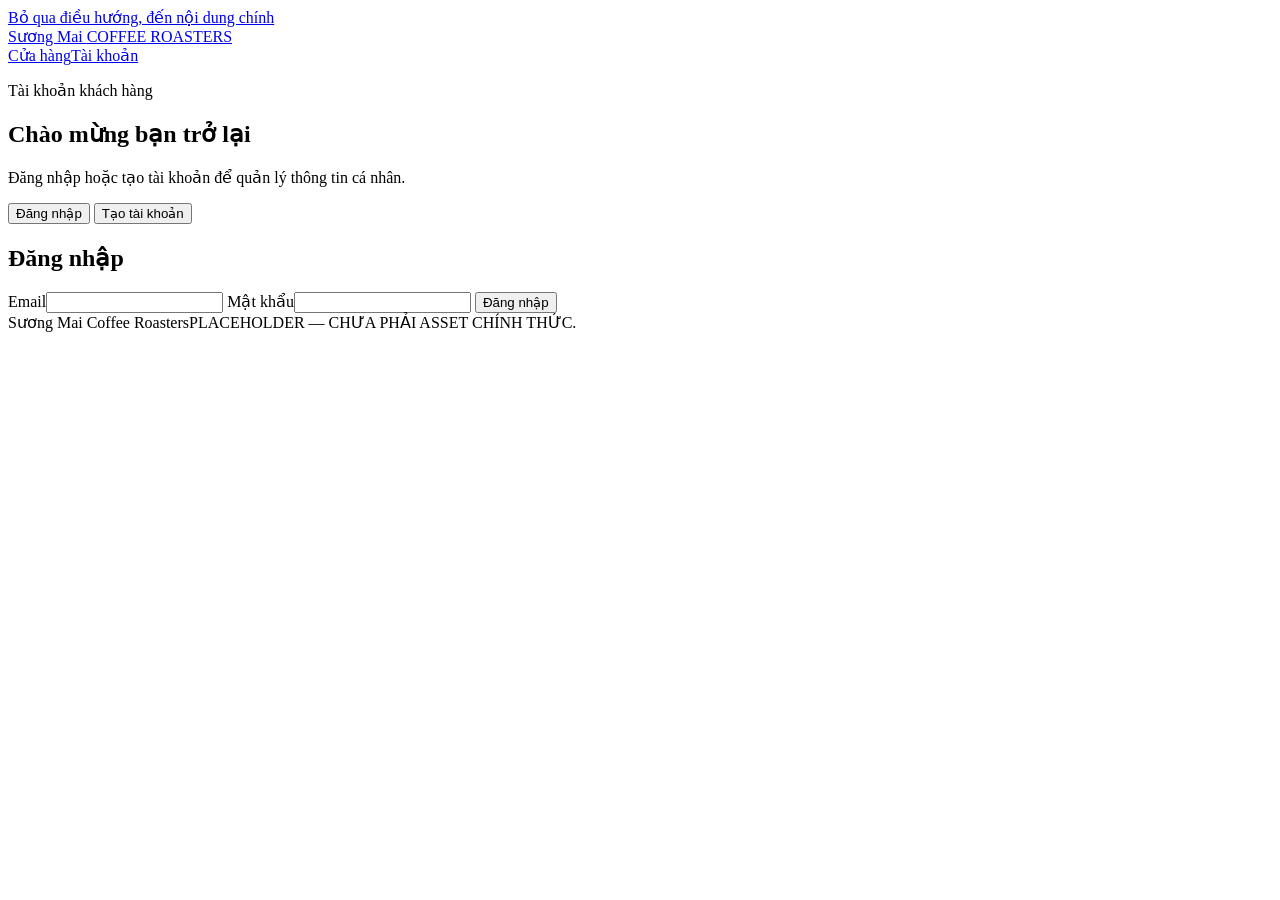
==== public/account/index.html @ 01e2b827 "feat(auth): add account authentication slice Co-Authored-By: Claude Opus 4.8 <noreply@anthropic.com>" ====
<!doctype html>
<html lang="vi">
<head>
  <meta charset="utf-8">
  <meta name="viewport" content="width=device-width, initial-scale=1">
  <meta name="description" content="Đăng nhập hoặc tạo tài khoản Sương Mai Coffee Roasters.">
  <title>Tài khoản — Sương Mai</title>
  <link rel="stylesheet" href="/account/account.css">
  <script src="/account/account-api.js" defer></script>
  <script src="/account/account.js" defer></script>
</head>
<body>
  <a class="skip-link" href="#account-main">Bỏ qua điều hướng, đến nội dung chính</a>
  <header class="site-header">
    <div class="container header-inner">
      <a class="brand" href="/" aria-label="Sương Mai — trang chủ">Sương Mai <span>COFFEE ROASTERS</span></a>
      <nav aria-label="Điều hướng chính"><a href="/catalog/">Cửa hàng</a><a href="/account/" aria-current="page">Tài khoản</a></nav>
    </div>
  </header>
  <main id="account-main" class="container account-main">
    <section class="intro" aria-labelledby="account-title">
      <p class="eyebrow">Tài khoản khách hàng</p>
      <h1 id="account-title">Chào mừng bạn trở lại</h1>
      <p>Đăng nhập hoặc tạo tài khoản để quản lý thông tin cá nhân.</p>
    </section>
    <p id="account-status" class="status" role="status" aria-live="polite" hidden></p>
    <section id="auth-panel" class="panel" aria-label="Đăng nhập hoặc đăng ký">
      <div class="tabs" role="group" aria-label="Chọn thao tác tài khoản">
        <button id="show-login" class="tab is-active" type="button" aria-pressed="true">Đăng nhập</button>
        <button id="show-register" class="tab" type="button" aria-pressed="false">Tạo tài khoản</button>
      </div>
      <form id="login-form" novalidate>
        <h2>Đăng nhập</h2>
        <label>Email<input name="email" type="email" autocomplete="email" maxlength="254" required></label>
        <label>Mật khẩu<input name="password" type="password" autocomplete="current-password" required></label>
        <button class="button" type="submit">Đăng nhập</button>
      </form>
      <form id="register-form" hidden novalidate>
        <h2>Tạo tài khoản</h2>
        <label>Họ và tên<input name="full_name" autocomplete="name" maxlength="120" required></label>
        <label>Email<input name="email" type="email" autocomplete="email" maxlength="254" required></label>
        <label>Số điện thoại<input name="phone" type="tel" autocomplete="tel" maxlength="32" required></label>
        <label>Mật khẩu<input name="password" type="password" autocomplete="new-password" minlength="8" required><span class="hint">Tối thiểu 8 ký tự, gồm chữ và số.</span></label>
        <button class="button" type="submit">Tạo tài khoản</button>
      </form>
    </section>
    <section id="profile-panel" class="panel" aria-labelledby="profile-title" hidden>
      <div class="profile-heading">
        <div><p class="eyebrow">Đã đăng nhập</p><h2 id="profile-title">Thông tin cá nhân</h2></div>
        <button id="logout-button" class="button button-quiet" type="button">Đăng xuất</button>
      </div>
      <form id="profile-form" novalidate>
        <label>Họ và tên<input name="full_name" autocomplete="name" maxlength="120" required></label>
        <label>Email<input name="email" type="email" autocomplete="email" readonly></label>
        <label>Số điện thoại<input name="phone" type="tel" autocomplete="tel" maxlength="32" required></label>
        <p id="profile-role" class="hint"></p>
        <button class="button" type="submit">Lưu thông tin</button>
      </form>
      <details class="password-section">
        <summary>Đổi mật khẩu</summary>
        <form id="password-form" novalidate>
          <label>Mật khẩu hiện tại<input name="current_password" type="password" autocomplete="current-password" required></label>
          <label>Mật khẩu mới<input name="new_password" type="password" autocomplete="new-password" minlength="8" required><span class="hint">Tối thiểu 8 ký tự, gồm chữ và số.</span></label>
          <button class="button" type="submit">Cập nhật mật khẩu</button>
        </form>
      </details>
    </section>
  </main>
  <footer class="site-footer"><div class="container footer-inner"><span>Sương Mai Coffee Roasters</span><span class="placeholder">PLACEHOLDER — CHƯA PHẢI ASSET CHÍNH THỨC.</span></div></footer>
</body>
</html>
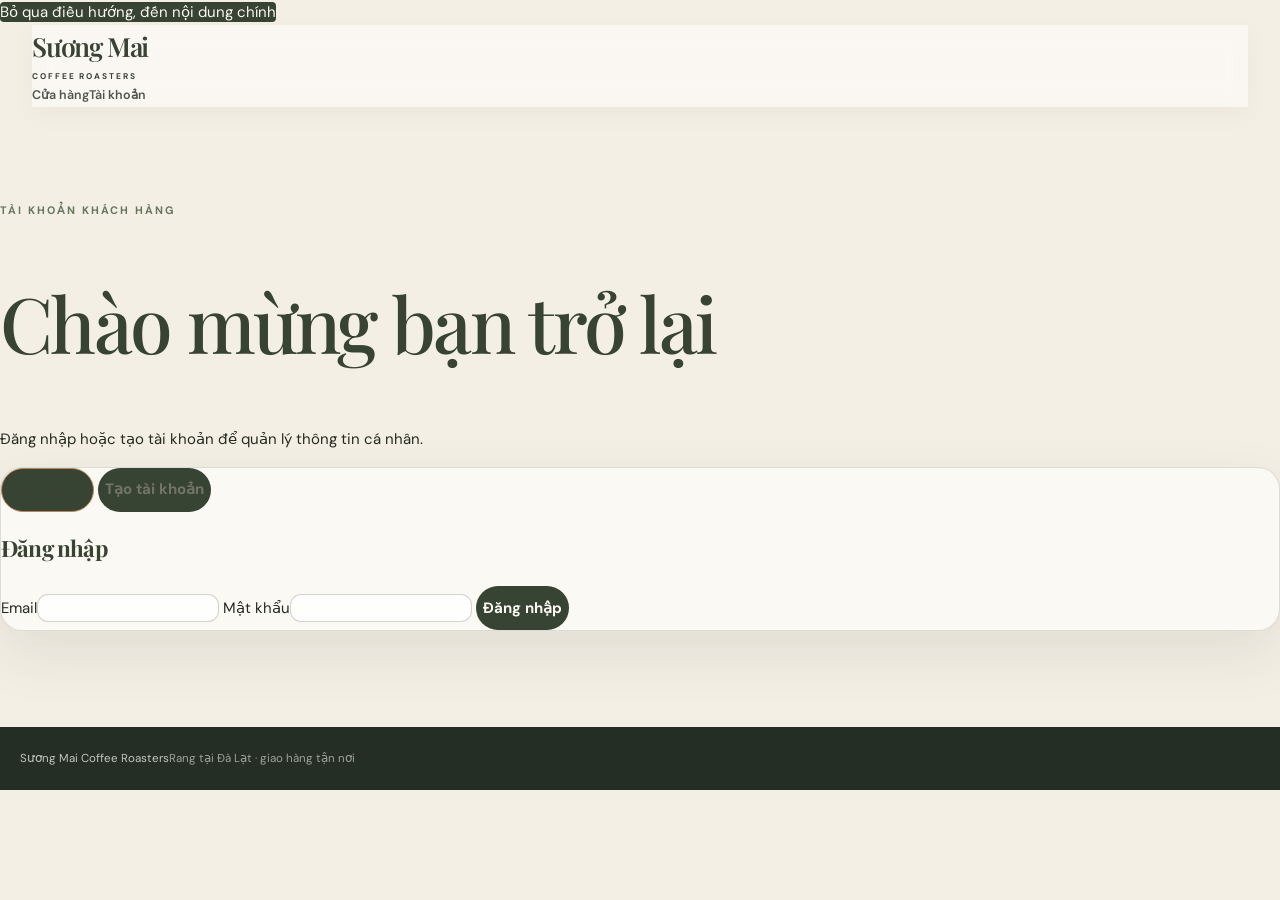
==== commit dce73190: "feat: complete commerce MVP and deploy setup Co-Authored-By: Claude Opus 4.8 <noreply@anthropic.com>" ====
--- a/public/account/index.html
+++ b/public/account/index.html
@@ -8,6 +8,9 @@
   <link rel="stylesheet" href="/account/account.css">
   <script src="/account/account-api.js" defer></script>
   <script src="/account/account.js" defer></script>
+  <link rel="icon" href="/favicon.ico" sizes="any">
+  <link rel="icon" href="/favicon.svg" type="image/svg+xml">
+  <link rel="stylesheet" href="../shared/site-theme.css">
 </head>
 <body>
   <a class="skip-link" href="#account-main">Bỏ qua điều hướng, đến nội dung chính</a>
@@ -47,7 +50,7 @@
     <section id="profile-panel" class="panel" aria-labelledby="profile-title" hidden>
       <div class="profile-heading">
         <div><p class="eyebrow">Đã đăng nhập</p><h2 id="profile-title">Thông tin cá nhân</h2></div>
-        <button id="logout-button" class="button button-quiet" type="button">Đăng xuất</button>
+        <div class="profile-actions"><a class="button button-quiet" href="/account/orders.html">Lịch sử đơn hàng</a><button id="logout-button" class="button button-quiet" type="button">Đăng xuất</button></div>
       </div>
       <form id="profile-form" novalidate>
         <label>Họ và tên<input name="full_name" autocomplete="name" maxlength="120" required></label>
@@ -66,6 +69,6 @@
       </details>
     </section>
   </main>
-  <footer class="site-footer"><div class="container footer-inner"><span>Sương Mai Coffee Roasters</span><span class="placeholder">PLACEHOLDER — CHƯA PHẢI ASSET CHÍNH THỨC.</span></div></footer>
+  <footer class="site-footer"><div class="container footer-inner"><span>Sương Mai Coffee Roasters</span><span class="placeholder">Rang tại Đà Lạt · giao hàng tận nơi</span></div></footer>
 </body>
 </html>
--- a/public/shared/site-theme.css
+++ b/public/shared/site-theme.css
@@ -0,0 +1,126 @@
+@import url('https://fonts.googleapis.com/css2?family=DM+Sans:wght@400;500;600;700&family=Playfair+Display:ital,wght@0,500;0,600;0,700;1,500;1,600&display=swap');
+
+:root {
+  --ink: #262b20;
+  --forest: #374333;
+  --leaf: #66775d;
+  --moss: #85906d;
+  --cream: #f4efe5;
+  --paper: #fbf9f4;
+  --clay: #b8875b;
+  --rust: #8d6240;
+  --line: rgba(55, 67, 51, .16);
+  --muted: #747568;
+  --danger: #8d4435;
+  --success: #4c7049;
+  --serif: 'Playfair Display', Georgia, serif;
+  --sans: 'DM Sans', 'Segoe UI', sans-serif;
+  --shell: 1240px;
+  --shadow: 0 22px 60px rgba(37, 42, 31, .09);
+}
+
+*, *::before, *::after { box-sizing: border-box; }
+html { scroll-behavior: smooth; scroll-padding-top: 92px; }
+body { min-width: 320px; margin: 0; background: var(--cream); color: var(--ink); font: 15px/1.65 var(--sans); }
+a { color: inherit; }
+button, input, select, textarea { font: inherit; }
+button { cursor: pointer; }
+button:disabled { cursor: not-allowed; opacity: .58; }
+[hidden] { display: none !important; }
+
+body > header, .site-header { border-color: transparent; background: rgba(251, 249, 244, .88); box-shadow: 0 8px 24px rgba(37, 42, 31, .035); backdrop-filter: blur(12px); transition: background-color .25s ease, border-color .25s ease, box-shadow .25s ease; }
+body > header { width: min(var(--shell), calc(100% - 64px)); min-height: 82px; margin-inline: auto; }
+.site-header .header-inner, body > header { min-height: 82px; }
+.brand, body > header > a { color: var(--forest); font-family: var(--serif); font-size: 1.65rem; font-weight: 600; letter-spacing: -.045em; text-decoration: none; }
+.brand span, body > header > a span { display: block; margin-top: 5px; color: var(--forest); font: 700 .52rem/1 var(--sans); letter-spacing: .23em; }
+nav { gap: 28px; }
+nav a { color: #50564a; font-size: .78rem; font-weight: 600; text-decoration: none; transition: color .18s ease; }
+nav a:hover, nav a:focus-visible { color: var(--rust); }
+
+.skip-link, .skip { z-index: 100; border-radius: 4px; background: var(--forest); color: var(--paper); text-decoration: none; }
+:focus-visible { outline: 3px solid rgba(193, 141, 92, .78); outline-offset: 3px; }
+h1, h2, h3, h4 { color: var(--forest); font-family: var(--serif); letter-spacing: -.035em; }
+h1 { font-weight: 500; }
+.eyebrow, .panel-kicker { color: var(--leaf); font-family: var(--sans); font-size: .68rem; font-weight: 700; letter-spacing: .18em; text-transform: uppercase; }
+
+input, select, textarea { border: 1px solid rgba(55, 67, 51, .22); border-radius: 11px; background: rgba(255, 255, 255, .78); color: var(--ink); transition: border-color .18s ease, box-shadow .18s ease, background-color .18s ease; }
+input:focus, select:focus, textarea:focus { border-color: var(--clay); background: #fff; box-shadow: 0 0 0 3px rgba(184, 135, 91, .14); outline: none; }
+button, .button { min-height: 44px; border: 1px solid transparent; border-radius: 999px; background: var(--forest); color: var(--paper); font-weight: 700; text-decoration: none; transition: transform .2s ease, background-color .2s ease, border-color .2s ease, color .2s ease, box-shadow .2s ease; }
+button:hover:not(:disabled), .button:hover:not(:disabled) { background: #4b5a45; box-shadow: 0 8px 20px rgba(55, 67, 51, .13); transform: translateY(-1px); }
+.button-quiet, .button-secondary, .secondary, .remove-button { border-color: rgba(55, 67, 51, .28); background: transparent; color: var(--forest); }
+.button-quiet:hover:not(:disabled), .button-secondary:hover:not(:disabled), .secondary:hover:not(:disabled), .remove-button:hover:not(:disabled) { border-color: var(--forest); background: rgba(255, 255, 255, .5); color: var(--forest); }
+
+.panel, .catalog-toolbar, .detail-panel, .checkout-panel, .order-summary, .order-card, .admin-grid > section, .inventory-panel, body > main.page > form, body > main.page > #result { border: 1px solid var(--line); border-radius: 22px; background: var(--paper); box-shadow: var(--shadow); }
+.status { border-radius: 12px; background: rgba(251, 249, 244, .82); color: var(--muted); }
+.status.error { border-left-color: var(--danger) !important; color: var(--danger) !important; }
+.status.success { border-left-color: var(--success) !important; color: var(--success) !important; }
+
+.product-placeholder { aspect-ratio: 1; min-height: 0; background: linear-gradient(145deg, #ded8c9, #eee9dd 52%, #c7baa1); color: var(--forest); }
+.detail-layout > .product-placeholder { align-self: start; aspect-ratio: 3 / 2; min-height: 0; }
+.product-card, .order-card, .inventory-row, .cart-line { transition: transform .25s ease, box-shadow .25s ease, border-color .25s ease; }
+.product-card:hover, .order-card:hover { border-color: rgba(184, 135, 91, .45); box-shadow: 0 18px 38px rgba(37, 42, 31, .1); transform: translateY(-3px); }
+
+.site-footer, body > footer { width: 100%; border: 0; background: #252e25; color: var(--paper); }
+body > footer { margin-top: auto; padding: 22px max(16px, calc((100% - var(--shell)) / 2)); }
+.site-footer .footer-inner, body > footer { color: rgba(255, 255, 255, .72); font-size: .72rem; }
+.site-footer .placeholder, body > footer .placeholder { color: rgba(255, 255, 255, .55); }
+
+.catalog-heading, .checkout-heading { padding-top: 84px; }
+.account-main, .cart-main, body > main.page { padding-block: 84px 96px; }
+.catalog-heading h1, .checkout-heading h1, .account-main h1, .cart-main h1, body > main.page h1 { max-width: 760px; font-size: clamp(2.8rem, 6vw, 5.4rem); line-height: 1.04; }
+.catalog-heading .intro, .checkout-heading .intro, body > main.page > p:not(.eyebrow):not(#status) { max-width: 620px; color: #6d7063; }
+.catalog-toolbar { padding: 22px; }
+.product-grid { gap: 24px; }
+.product-card { border-color: var(--line); border-radius: 18px; box-shadow: 0 15px 38px rgba(37, 42, 31, .065); }
+.product-card-content { padding: 22px; }
+.detail-panel { padding: clamp(22px, 4vw, 42px); }
+.detail-layout { gap: clamp(30px, 5vw, 64px); }
+.meta-item { border-radius: 13px; background: var(--cream); }
+.freshness { border-left-color: var(--clay); border-radius: 0 14px 14px 0; background: #e9e3d6; }
+
+.cart-main .panel { padding: clamp(22px, 4vw, 42px); }
+.cart-line { padding-block: 22px; border-color: var(--line); }
+.cart-summary { border-color: var(--line); }
+.grand-total { color: var(--forest); }
+.checkout-grid { align-items: start; gap: 28px; }
+.checkout-panel, .order-summary { box-shadow: 0 18px 48px rgba(37, 42, 31, .07); }
+.checkout-panel { padding: clamp(24px, 4vw, 42px); }
+.order-summary { position: sticky; top: 106px; overflow: hidden; }
+.panel-heading, .summary-header { border-color: var(--line); }
+.field input, .field select { min-height: 48px; }
+.choice-card { border-color: var(--line); border-radius: 14px; background: rgba(244, 239, 229, .5); }
+.choice-card.is-selected { border-color: var(--clay); background: #f1e8d9; box-shadow: 0 0 0 2px rgba(184, 135, 91, .1); }
+
+.profile-heading { gap: 20px; }
+.profile-actions { gap: 10px; }
+.tabs { border-bottom-color: var(--line); }
+.tab { color: var(--muted); }
+.tab.is-active { border-color: var(--clay); color: var(--forest); }
+.order-card { padding: 22px; }
+.order-card h2 { color: var(--forest); }
+#orders, #order-detail, #inventory { min-width: 0; }
+.admin-grid { gap: 22px; }
+.admin-grid > section, .inventory-panel { padding: 26px; }
+.order-row { background: var(--forest); }
+.inventory-row { border-bottom-color: var(--line); }
+
+@media (max-width: 760px) {
+  body > header { width: calc(100% - 30px); min-height: 70px; }
+  .site-header .header-inner, body > header { min-height: 70px; padding-block: 14px; }
+  .brand, body > header > a { font-size: 1.45rem; }
+  nav { flex-wrap: wrap; gap: 12px 18px; }
+  .catalog-heading, .checkout-heading { padding-top: 56px; }
+  .account-main, .cart-main, body > main.page { padding-block: 56px 70px; }
+  .catalog-heading h1, .checkout-heading h1, .account-main h1, .cart-main h1, body > main.page h1 { font-size: clamp(2.55rem, 12vw, 4rem); }
+  .order-summary { position: static; }
+  .checkout-grid { grid-template-columns: 1fr; }
+  .profile-heading { align-items: flex-start; flex-direction: column; }
+  .order-card { grid-template-columns: 1fr; gap: 10px; }
+}
+
+@media (prefers-reduced-motion: reduce) {
+  *, *::before, *::after { scroll-behavior: auto !important; animation-duration: .01ms !important; animation-iteration-count: 1 !important; transition-duration: .01ms !important; }
+}
+
+/* Keep headings consistent on pages with compact legacy stylesheets. */
+body h1, body h2, body h3, body h4 { font-family: var(--serif) !important; }
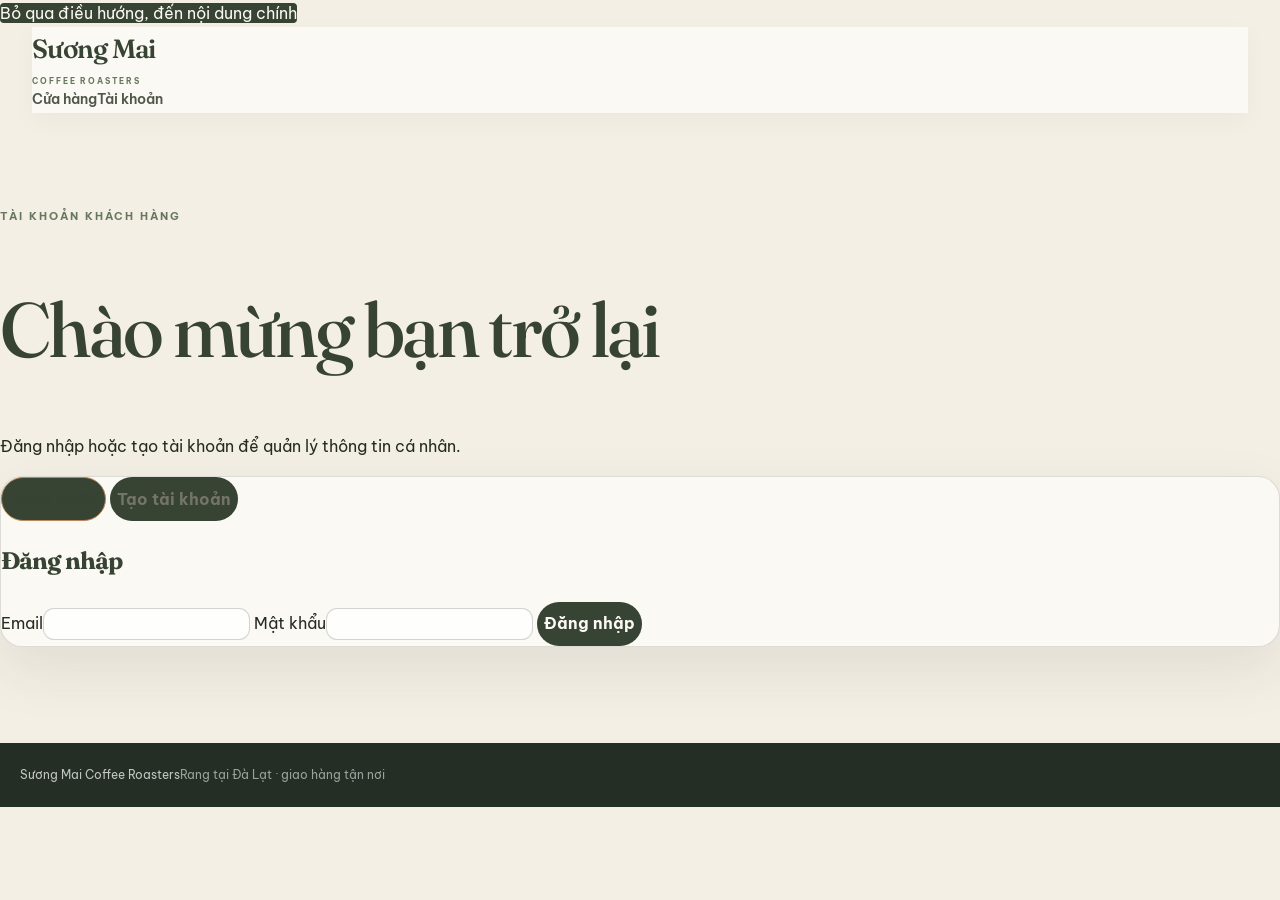
==== commit 2e66bd18: "update : landing page" ====
--- a/public/account/index.html
+++ b/public/account/index.html
@@ -8,6 +8,7 @@
   <link rel="stylesheet" href="/account/account.css">
   <script src="/account/account-api.js" defer></script>
   <script src="/account/account.js" defer></script>
+  <script src="/shared/site-account.js" defer></script>
   <link rel="icon" href="/favicon.ico" sizes="any">
   <link rel="icon" href="/favicon.svg" type="image/svg+xml">
   <link rel="stylesheet" href="../shared/site-theme.css">
@@ -17,7 +18,7 @@
   <header class="site-header">
     <div class="container header-inner">
       <a class="brand" href="/" aria-label="Sương Mai — trang chủ">Sương Mai <span>COFFEE ROASTERS</span></a>
-      <nav aria-label="Điều hướng chính"><a href="/catalog/">Cửa hàng</a><a href="/account/" aria-current="page">Tài khoản</a></nav>
+      <nav aria-label="Điều hướng chính" data-account-nav><a href="/catalog/">Cửa hàng</a><a href="/account/" data-account-link aria-current="page">Tài khoản</a><a href="/admin/" data-admin-link hidden>Quản trị</a><button class="nav-logout" type="button" data-logout hidden>Đăng xuất</button></nav>
     </div>
   </header>
   <main id="account-main" class="container account-main">
@@ -26,7 +27,7 @@
       <h1 id="account-title">Chào mừng bạn trở lại</h1>
       <p>Đăng nhập hoặc tạo tài khoản để quản lý thông tin cá nhân.</p>
     </section>
-    <p id="account-status" class="status" role="status" aria-live="polite" hidden></p>
+    <p id="account-status" class="status" role="status" aria-live="polite" tabindex="-1" hidden></p>
     <section id="auth-panel" class="panel" aria-label="Đăng nhập hoặc đăng ký">
       <div class="tabs" role="group" aria-label="Chọn thao tác tài khoản">
         <button id="show-login" class="tab is-active" type="button" aria-pressed="true">Đăng nhập</button>
@@ -42,7 +43,7 @@
         <h2>Tạo tài khoản</h2>
         <label>Họ và tên<input name="full_name" autocomplete="name" maxlength="120" required></label>
         <label>Email<input name="email" type="email" autocomplete="email" maxlength="254" required></label>
-        <label>Số điện thoại<input name="phone" type="tel" autocomplete="tel" maxlength="32" required></label>
+        <label>Số điện thoại<input name="phone" type="tel" inputmode="tel" autocomplete="tel-national" maxlength="20" placeholder="0901234567" required><span class="hint">Số điện thoại Việt Nam, ví dụ 0901234567.</span></label>
         <label>Mật khẩu<input name="password" type="password" autocomplete="new-password" minlength="8" required><span class="hint">Tối thiểu 8 ký tự, gồm chữ và số.</span></label>
         <button class="button" type="submit">Tạo tài khoản</button>
       </form>
@@ -55,7 +56,7 @@
       <form id="profile-form" novalidate>
         <label>Họ và tên<input name="full_name" autocomplete="name" maxlength="120" required></label>
         <label>Email<input name="email" type="email" autocomplete="email" readonly></label>
-        <label>Số điện thoại<input name="phone" type="tel" autocomplete="tel" maxlength="32" required></label>
+        <label>Số điện thoại<input name="phone" type="tel" inputmode="tel" autocomplete="tel-national" maxlength="20" placeholder="0901234567" required><span class="hint">Số điện thoại Việt Nam, ví dụ 0901234567.</span></label>
         <p id="profile-role" class="hint"></p>
         <button class="button" type="submit">Lưu thông tin</button>
       </form>
--- a/public/shared/site-theme.css
+++ b/public/shared/site-theme.css
@@ -1,4 +1,4 @@
-@import url('https://fonts.googleapis.com/css2?family=DM+Sans:wght@400;500;600;700&family=Playfair+Display:ital,wght@0,500;0,600;0,700;1,500;1,600&display=swap');
+@import url('https://fonts.googleapis.com/css2?family=Be+Vietnam+Pro:wght@400;500;600;700&family=Fraunces:opsz,wght@9..144,500;9..144,600;9..144,700&display=swap');
 
 :root {
   --ink: #262b20;
@@ -13,15 +13,15 @@
   --muted: #747568;
   --danger: #8d4435;
   --success: #4c7049;
-  --serif: 'Playfair Display', Georgia, serif;
-  --sans: 'DM Sans', 'Segoe UI', sans-serif;
+  --serif: 'Fraunces', Georgia, serif;
+  --sans: 'Be Vietnam Pro', 'Segoe UI', sans-serif;
   --shell: 1240px;
   --shadow: 0 22px 60px rgba(37, 42, 31, .09);
 }
 
 *, *::before, *::after { box-sizing: border-box; }
 html { scroll-behavior: smooth; scroll-padding-top: 92px; }
-body { min-width: 320px; margin: 0; background: var(--cream); color: var(--ink); font: 15px/1.65 var(--sans); }
+body { min-width: 320px; margin: 0; background: var(--cream); color: var(--ink); font: 16px/1.7 var(--sans); }
 a { color: inherit; }
 button, input, select, textarea { font: inherit; }
 button { cursor: pointer; }
@@ -34,7 +34,9 @@
 .brand, body > header > a { color: var(--forest); font-family: var(--serif); font-size: 1.65rem; font-weight: 600; letter-spacing: -.045em; text-decoration: none; }
 .brand span, body > header > a span { display: block; margin-top: 5px; color: var(--forest); font: 700 .52rem/1 var(--sans); letter-spacing: .23em; }
 nav { gap: 28px; }
-nav a { color: #50564a; font-size: .78rem; font-weight: 600; text-decoration: none; transition: color .18s ease; }
+nav a { color: #50564a; font-size: .9rem; font-weight: 600; text-decoration: none; transition: color .18s ease; }
+.nav-logout { min-height: 36px; padding: 6px 13px; border: 1px solid var(--line); background: transparent; color: var(--forest); font-size: .82rem; }
+.nav-logout:hover:not(:disabled) { background: var(--cream); color: var(--forest); }
 nav a:hover, nav a:focus-visible { color: var(--rust); }
 
 .skip-link, .skip { z-index: 100; border-radius: 4px; background: var(--forest); color: var(--paper); text-decoration: none; }
@@ -122,5 +124,15 @@
   *, *::before, *::after { scroll-behavior: auto !important; animation-duration: .01ms !important; animation-iteration-count: 1 !important; transition-duration: .01ms !important; }
 }
 
-/* Keep headings consistent on pages with compact legacy stylesheets. */
-body h1, body h2, body h3, body h4 { font-family: var(--serif) !important; }
+/* Theme harmonization for legacy account/catalog/admin page styles. */
+:root { color-scheme: light; }
+body { font-family: var(--sans) !important; font-size: 16px; }
+body > header, .site-header { background-color: var(--paper); }
+body h1, body h2, body h3, body h4 { color: var(--forest); }
+body > header > a, .brand { color: var(--forest); }
+body > header > a span, .brand span { color: var(--leaf); font-family: var(--sans); }
+body input, body select, body textarea { font-family: var(--sans); }
+body button, body .button { background-color: var(--forest); color: var(--paper); }
+body .button-quiet, body .button-secondary, body .secondary { background: transparent; color: var(--forest); border-color: var(--forest); }
+body .status.success { color: var(--success); }
+body .status.error { color: var(--danger); }
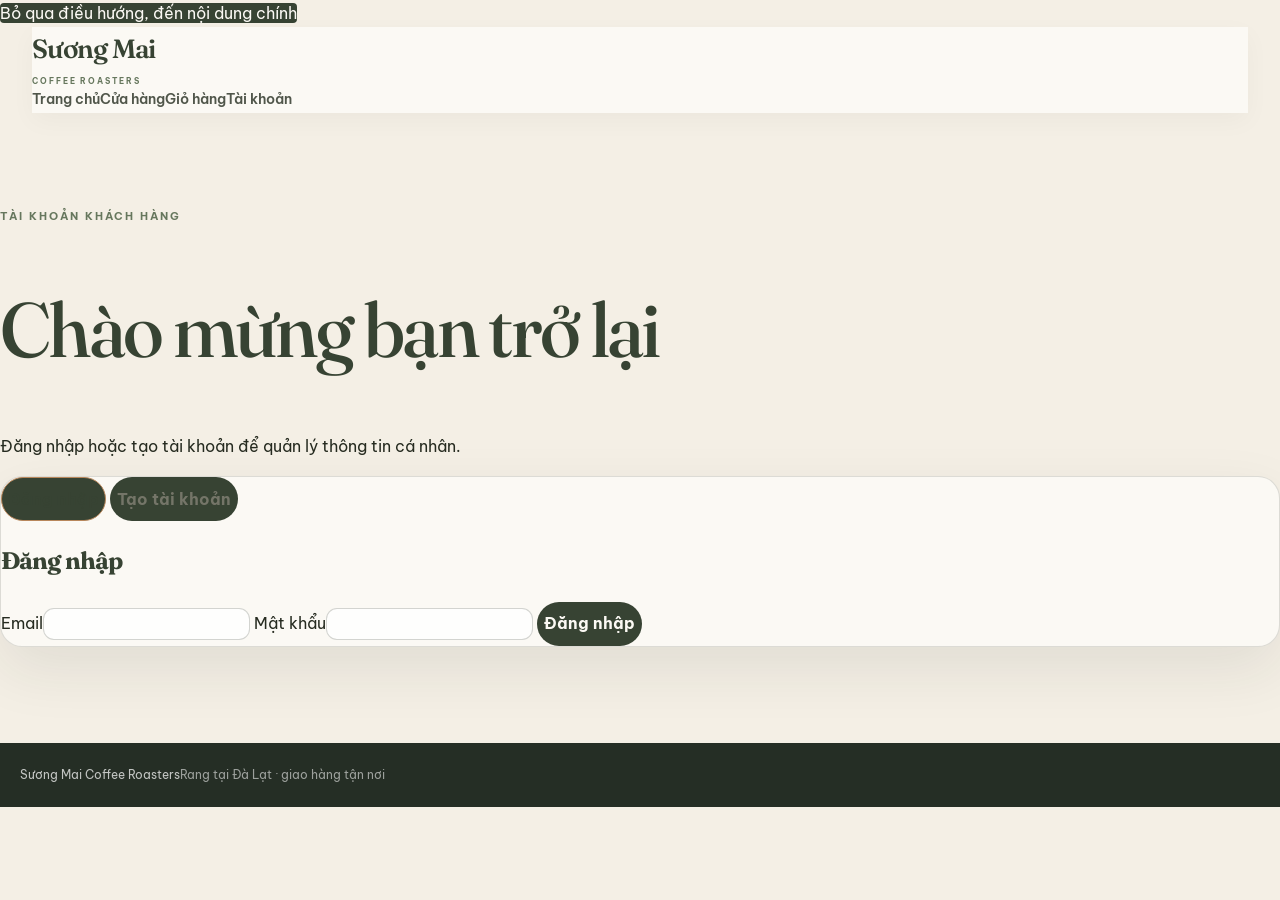
==== commit 8c26cfed: "fix: harmonize catalog and account experience Co-Authored-By: Claude Opus 5 <noreply@anthropic.com>" ====
--- a/public/account/index.html
+++ b/public/account/index.html
@@ -18,7 +18,7 @@
   <header class="site-header">
     <div class="container header-inner">
       <a class="brand" href="/" aria-label="Sương Mai — trang chủ">Sương Mai <span>COFFEE ROASTERS</span></a>
-      <nav aria-label="Điều hướng chính" data-account-nav><a href="/catalog/">Cửa hàng</a><a href="/account/" data-account-link aria-current="page">Tài khoản</a><a href="/admin/" data-admin-link hidden>Quản trị</a><button class="nav-logout" type="button" data-logout hidden>Đăng xuất</button></nav>
+      <nav aria-label="Điều hướng chính" data-account-nav><a href="/">Trang chủ</a><a href="/catalog/">Cửa hàng</a><a href="/cart/" class="nav-cart">Giỏ hàng</a><a href="/account/" data-account-link aria-current="page">Tài khoản</a><a href="/admin/" data-admin-link hidden>Quản trị</a><button class="nav-logout" type="button" data-logout hidden>Đăng xuất</button></nav>
     </div>
   </header>
   <main id="account-main" class="container account-main">
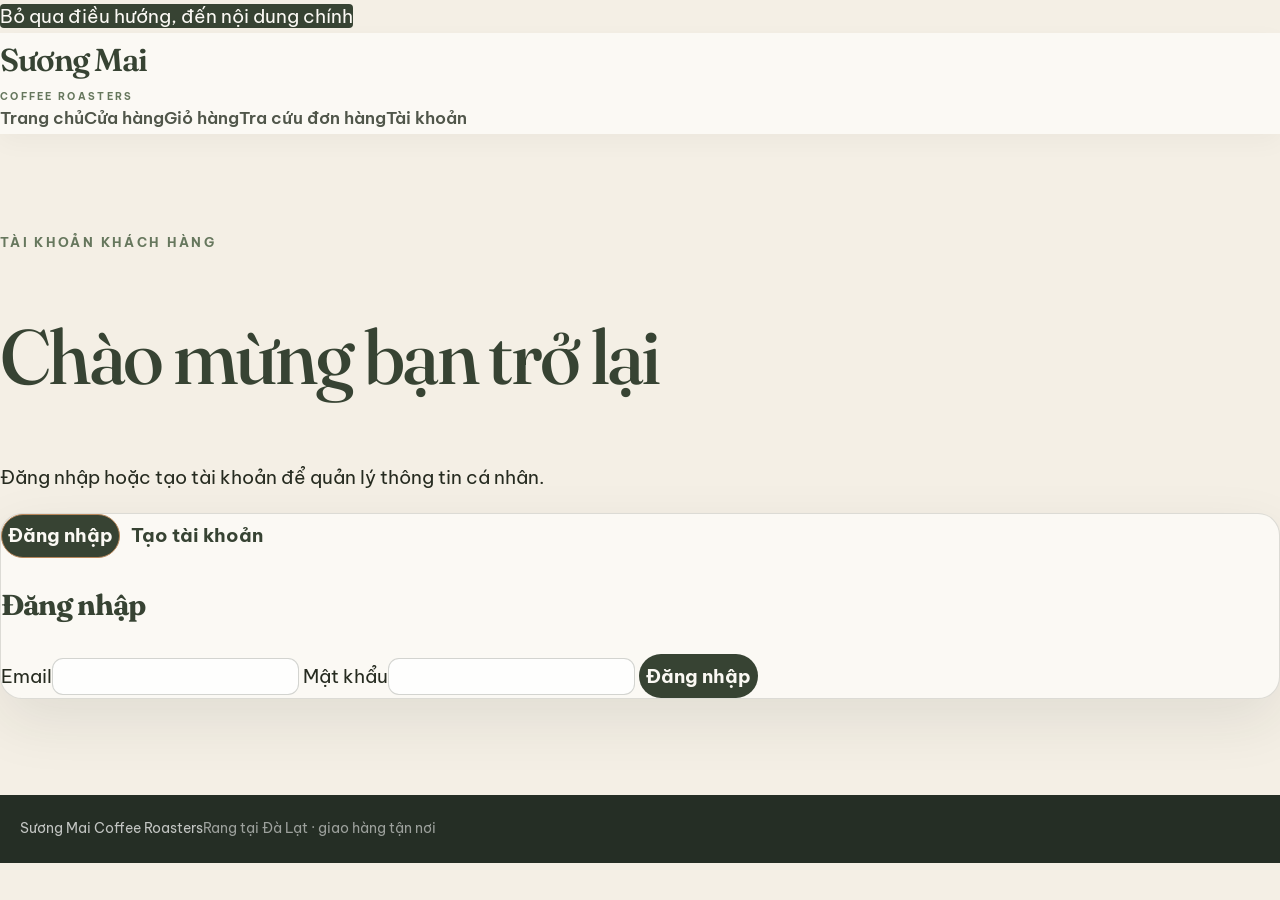
==== commit aadd344a: "feat: polish coffee storefront experience Co-Authored-By: Claude Opus 5 <noreply@anthropic.com>" ====
--- a/public/account/index.html
+++ b/public/account/index.html
@@ -18,7 +18,7 @@
   <header class="site-header">
     <div class="container header-inner">
       <a class="brand" href="/" aria-label="Sương Mai — trang chủ">Sương Mai <span>COFFEE ROASTERS</span></a>
-      <nav aria-label="Điều hướng chính" data-account-nav><a href="/">Trang chủ</a><a href="/catalog/">Cửa hàng</a><a href="/cart/" class="nav-cart">Giỏ hàng</a><a href="/account/" data-account-link aria-current="page">Tài khoản</a><a href="/admin/" data-admin-link hidden>Quản trị</a><button class="nav-logout" type="button" data-logout hidden>Đăng xuất</button></nav>
+      <nav aria-label="Điều hướng chính" data-account-nav><a href="/">Trang chủ</a><a href="/catalog/">Cửa hàng</a><a href="/cart/" class="nav-cart">Giỏ hàng</a><a href="/orders/lookup/">Tra cứu đơn hàng</a><a href="/account/" data-account-link aria-current="page">Tài khoản</a><a href="/admin/" data-admin-link hidden>Quản trị</a><button class="nav-logout" type="button" data-logout hidden>Đăng xuất</button></nav>
     </div>
   </header>
   <main id="account-main" class="container account-main">
--- a/public/shared/site-theme.css
+++ b/public/shared/site-theme.css
@@ -20,16 +20,17 @@
 }
 
 *, *::before, *::after { box-sizing: border-box; }
-html { scroll-behavior: smooth; scroll-padding-top: 92px; }
-body { min-width: 320px; margin: 0; background: var(--cream); color: var(--ink); font: 16px/1.7 var(--sans); }
+html { font-size: 120%; scroll-behavior: smooth; scroll-padding-top: 92px; }
+body { min-width: 320px; margin: 0; background: var(--cream); color: var(--ink); font: 19.2px/1.7 var(--sans); }
 a { color: inherit; }
 button, input, select, textarea { font: inherit; }
 button { cursor: pointer; }
 button:disabled { cursor: not-allowed; opacity: .58; }
 [hidden] { display: none !important; }
 
-body > header, .site-header { border-color: transparent; background: rgba(251, 249, 244, .88); box-shadow: 0 8px 24px rgba(37, 42, 31, .035); backdrop-filter: blur(12px); transition: background-color .25s ease, border-color .25s ease, box-shadow .25s ease; }
-body > header { width: min(var(--shell), calc(100% - 64px)); min-height: 82px; margin-inline: auto; }
+body > header, .site-header { width: 100%; border-color: transparent; background: rgba(251, 249, 244, .94); box-shadow: 0 8px 24px rgba(37, 42, 31, .035); backdrop-filter: blur(12px); transition: background-color .25s ease, border-color .25s ease, box-shadow .25s ease; }
+body > header { min-height: 82px; margin-inline: auto; }
+body > header:not(.site-header) { display: flex; align-items: center; justify-content: space-between; gap: 24px; padding-inline: max(16px, calc((100% - var(--shell)) / 2)); }
 .site-header .header-inner, body > header { min-height: 82px; }
 .brand, body > header > a { color: var(--forest); font-family: var(--serif); font-size: 1.65rem; font-weight: 600; letter-spacing: -.045em; text-decoration: none; }
 .brand span, body > header > a span { display: block; margin-top: 5px; color: var(--forest); font: 700 .52rem/1 var(--sans); letter-spacing: .23em; }
@@ -58,7 +59,7 @@
 .status.success { border-left-color: var(--success) !important; color: var(--success) !important; }
 
 .product-placeholder { aspect-ratio: 1; min-height: 0; background: linear-gradient(145deg, #ded8c9, #eee9dd 52%, #c7baa1); color: var(--forest); }
-.detail-layout > .product-placeholder { align-self: start; aspect-ratio: 3 / 2; min-height: 0; }
+.detail-layout > .product-placeholder { align-self: start; aspect-ratio: 1; min-height: 0; border-radius: 18px; box-shadow: var(--shadow); }
 .product-card, .order-card, .inventory-row, .cart-line { transition: transform .25s ease, box-shadow .25s ease, border-color .25s ease; }
 .product-card:hover, .order-card:hover { border-color: rgba(184, 135, 91, .45); box-shadow: 0 18px 38px rgba(37, 42, 31, .1); transform: translateY(-3px); }
 
@@ -107,7 +108,8 @@
 .inventory-row { border-bottom-color: var(--line); }
 
 @media (max-width: 760px) {
-  body > header { width: calc(100% - 30px); min-height: 70px; }
+  body > header { width: 100%; min-height: 70px; }
+  body > header:not(.site-header) { align-items: flex-start; flex-direction: column; justify-content: center; padding-inline: 16px; }
   .site-header .header-inner, body > header { min-height: 70px; padding-block: 14px; }
   .brand, body > header > a { font-size: 1.45rem; }
   nav { flex-wrap: wrap; gap: 12px 18px; }
@@ -126,13 +128,15 @@
 
 /* Theme harmonization for legacy account/catalog/admin page styles. */
 :root { color-scheme: light; }
-body { font-family: var(--sans) !important; font-size: 16px; }
+body { font-family: var(--sans) !important; font-size: 19.2px; }
 body > header, .site-header { background-color: var(--paper); }
 body h1, body h2, body h3, body h4 { color: var(--forest); }
 body > header > a, .brand { color: var(--forest); }
 body > header > a span, .brand span { color: var(--leaf); font-family: var(--sans); }
 body input, body select, body textarea { font-family: var(--sans); }
 body button, body .button { background-color: var(--forest); color: var(--paper); }
+body .tabs .tab { background: transparent; color: var(--forest); }
+body .tabs .tab.is-active { background: var(--forest); color: var(--paper); }
 body .button-quiet, body .button-secondary, body .secondary { background: transparent; color: var(--forest); border-color: var(--forest); }
 body .status.success { color: var(--success); }
 body .status.error { color: var(--danger); }
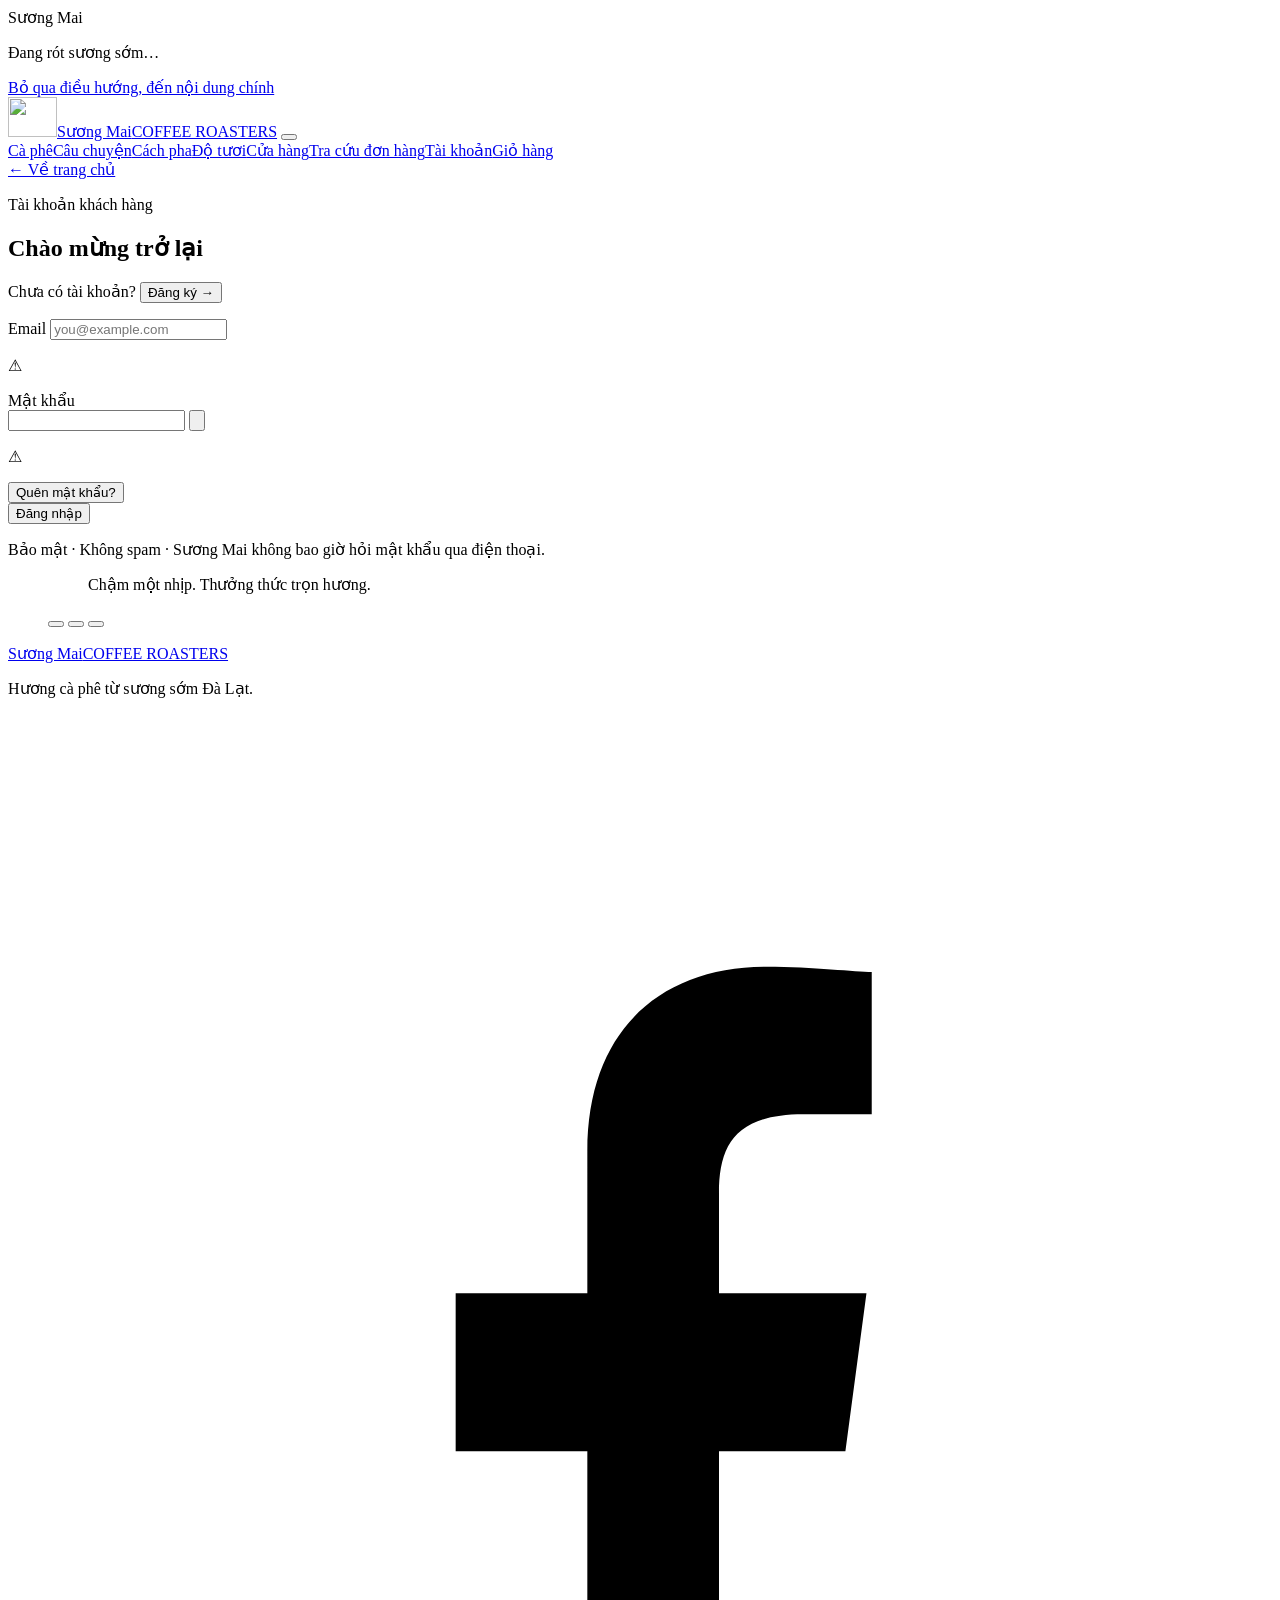
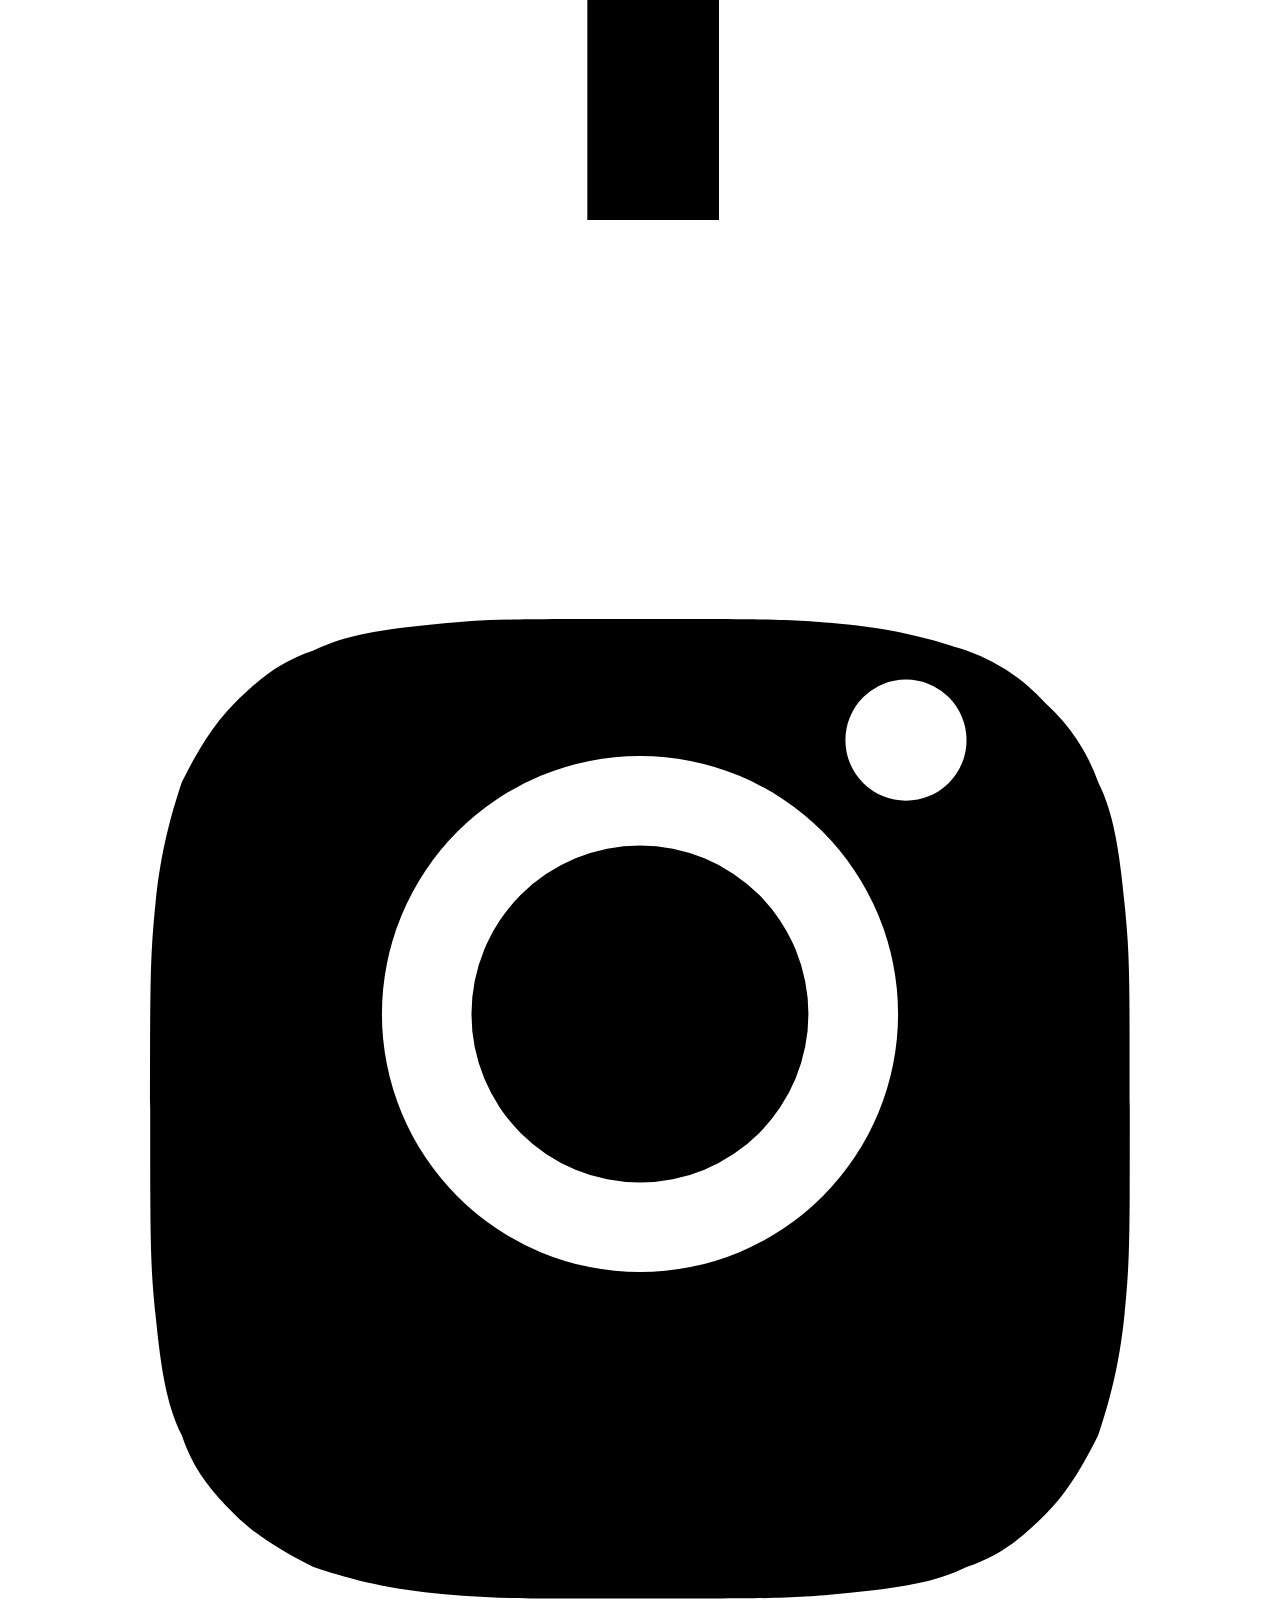
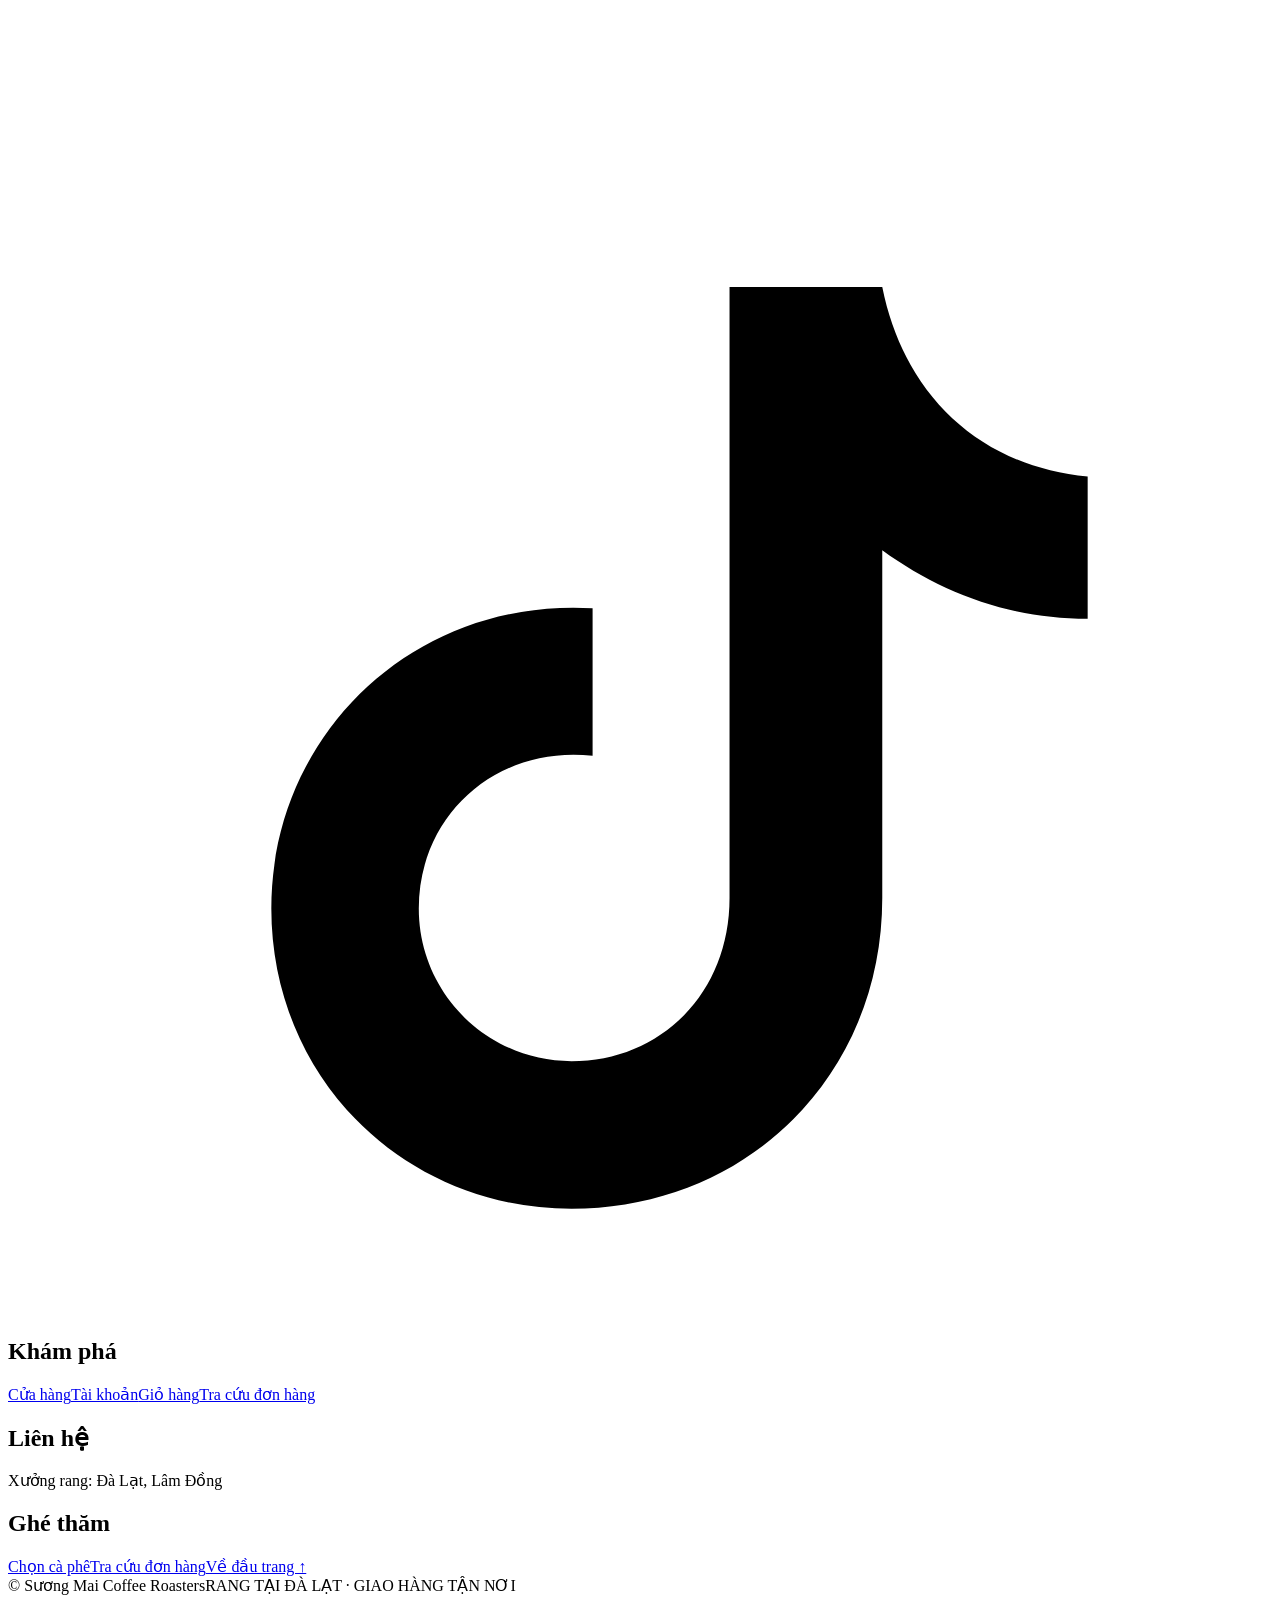
==== commit fb9e3cae: "@ Redesign frontend: brand assets that, single-row toolbar, logo CTA - Thay logo header bang SVG tha" ====
--- a/public/account/index.html
+++ b/public/account/index.html
@@ -4,72 +4,329 @@
   <meta charset="utf-8">
   <meta name="viewport" content="width=device-width, initial-scale=1">
   <meta name="description" content="Đăng nhập hoặc tạo tài khoản Sương Mai Coffee Roasters.">
+  <meta name="robots" content="noindex, nofollow">
   <title>Tài khoản — Sương Mai</title>
-  <link rel="stylesheet" href="/account/account.css">
-  <script src="/account/account-api.js" defer></script>
-  <script src="/account/account.js" defer></script>
-  <script src="/shared/site-account.js" defer></script>
   <link rel="icon" href="/favicon.ico" sizes="any">
   <link rel="icon" href="/favicon.svg" type="image/svg+xml">
-  <link rel="stylesheet" href="../shared/site-theme.css">
+  <link rel="stylesheet" href="/shared/site-theme.css">
+  <link rel="stylesheet" href="/account/account.css">
+  <script src="/shared/sm-ui.js" defer></script>
+  <script src="/shared/sm-motion.js" defer></script>
+  <script src="/shared/site-account.js" defer></script>
+  <script src="/account/account-api.js" defer></script>
+  <script src="/cart/cart-api.js" defer></script>
+  <script src="/catalog/api-client.js" defer></script>
+  <script src="/account/account.js" defer></script>
+  <noscript><style>.sm-preloader { display: none !important; }</style></noscript>
 </head>
 <body>
-  <a class="skip-link" href="#account-main">Bỏ qua điều hướng, đến nội dung chính</a>
-  <header class="site-header">
-    <div class="container header-inner">
-      <a class="brand" href="/" aria-label="Sương Mai — trang chủ">Sương Mai <span>COFFEE ROASTERS</span></a>
-      <nav aria-label="Điều hướng chính" data-account-nav><a href="/">Trang chủ</a><a href="/catalog/">Cửa hàng</a><a href="/cart/" class="nav-cart">Giỏ hàng</a><a href="/orders/lookup/">Tra cứu đơn hàng</a><a href="/account/" data-account-link aria-current="page">Tài khoản</a><a href="/admin/" data-admin-link hidden>Quản trị</a><button class="nav-logout" type="button" data-logout hidden>Đăng xuất</button></nav>
+  <div class="sm-grain" aria-hidden="true"></div>
+  <div class="sm-preloader" aria-hidden="true">
+    <div class="sm-preloader-brand">Sương Mai</div>
+    <p class="sm-preloader-sub">Đang rót sương sớm…</p>
+    <div class="sm-preloader-bar"><i></i></div>
+  </div>
+  <a class="skip-link" href="#main">Bỏ qua điều hướng, đến nội dung chính</a>
+  <header class="site-header" id="site-header">
+    <div class="header-inner shell">
+      <a class="wordmark wordmark-with-logo" href="/" aria-label="Sương Mai Coffee Roasters — trang chủ"><img class="wordmark-logo" src="/assets/ui/logo.svg" alt="" width="49" height="40"><span class="wordmark-stack"><span class="wordmark-name">Sương Mai</span><span class="wordmark-sub">COFFEE ROASTERS</span></span></a>
+      <button class="menu-toggle" type="button" aria-expanded="false" aria-controls="primary-nav" aria-label="Mở menu"><span></span><span></span><span></span></button>
+      <nav class="primary-nav" id="primary-nav" aria-label="Điều hướng chính" data-account-nav><a href="/#featured">Cà phê</a><a href="/#story">Câu chuyện</a><a href="/#brew">Cách pha</a><a href="/#freshness">Độ tươi</a><a href="/catalog/">Cửa hàng</a><a href="/orders/lookup/">Tra cứu đơn hàng</a><a href="/account/" data-account-link>Tài khoản</a><a href="/admin/" data-admin-link hidden>Quản trị</a><button class="nav-logout" type="button" data-logout hidden>Đăng xuất</button><a class="nav-cart" href="/cart/">Giỏ hàng</a></nav>
     </div>
   </header>
-  <main id="account-main" class="container account-main">
-    <section class="intro" aria-labelledby="account-title">
-      <p class="eyebrow">Tài khoản khách hàng</p>
-      <h1 id="account-title">Chào mừng bạn trở lại</h1>
-      <p>Đăng nhập hoặc tạo tài khoản để quản lý thông tin cá nhân.</p>
-    </section>
-    <p id="account-status" class="status" role="status" aria-live="polite" tabindex="-1" hidden></p>
-    <section id="auth-panel" class="panel" aria-label="Đăng nhập hoặc đăng ký">
-      <div class="tabs" role="group" aria-label="Chọn thao tác tài khoản">
-        <button id="show-login" class="tab is-active" type="button" aria-pressed="true">Đăng nhập</button>
-        <button id="show-register" class="tab" type="button" aria-pressed="false">Tạo tài khoản</button>
-      </div>
-      <form id="login-form" novalidate>
-        <h2>Đăng nhập</h2>
-        <label>Email<input name="email" type="email" autocomplete="email" maxlength="254" required></label>
-        <label>Mật khẩu<input name="password" type="password" autocomplete="current-password" required></label>
-        <button class="button" type="submit">Đăng nhập</button>
-      </form>
-      <form id="register-form" hidden novalidate>
-        <h2>Tạo tài khoản</h2>
-        <label>Họ và tên<input name="full_name" autocomplete="name" maxlength="120" required></label>
-        <label>Email<input name="email" type="email" autocomplete="email" maxlength="254" required></label>
-        <label>Số điện thoại<input name="phone" type="tel" inputmode="tel" autocomplete="tel-national" maxlength="20" placeholder="0901234567" required><span class="hint">Số điện thoại Việt Nam, ví dụ 0901234567.</span></label>
-        <label>Mật khẩu<input name="password" type="password" autocomplete="new-password" minlength="8" required><span class="hint">Tối thiểu 8 ký tự, gồm chữ và số.</span></label>
-        <button class="button" type="submit">Tạo tài khoản</button>
-      </form>
-    </section>
-    <section id="profile-panel" class="panel" aria-labelledby="profile-title" hidden>
-      <div class="profile-heading">
-        <div><p class="eyebrow">Đã đăng nhập</p><h2 id="profile-title">Thông tin cá nhân</h2></div>
-        <div class="profile-actions"><a class="button button-quiet" href="/account/orders.html">Lịch sử đơn hàng</a><button id="logout-button" class="button button-quiet" type="button">Đăng xuất</button></div>
-      </div>
-      <form id="profile-form" novalidate>
-        <label>Họ và tên<input name="full_name" autocomplete="name" maxlength="120" required></label>
-        <label>Email<input name="email" type="email" autocomplete="email" readonly></label>
-        <label>Số điện thoại<input name="phone" type="tel" inputmode="tel" autocomplete="tel-national" maxlength="20" placeholder="0901234567" required><span class="hint">Số điện thoại Việt Nam, ví dụ 0901234567.</span></label>
-        <p id="profile-role" class="hint"></p>
-        <button class="button" type="submit">Lưu thông tin</button>
-      </form>
-      <details class="password-section">
-        <summary>Đổi mật khẩu</summary>
-        <form id="password-form" novalidate>
-          <label>Mật khẩu hiện tại<input name="current_password" type="password" autocomplete="current-password" required></label>
-          <label>Mật khẩu mới<input name="new_password" type="password" autocomplete="new-password" minlength="8" required><span class="hint">Tối thiểu 8 ký tự, gồm chữ và số.</span></label>
-          <button class="button" type="submit">Cập nhật mật khẩu</button>
-        </form>
-      </details>
-    </section>
+  <main id="main" class="account-main">
+    <!-- Auth: split-screen, 2 view riêng (không gộp tab). -->
+    <!-- TODO(backend): OAuth Google/Facebook chưa có API — chưa render nút social login. -->
+    <div id="auth-shell" class="auth-shell">
+      <div class="auth-form-col">
+        <div class="auth-form-inner">
+          <p id="account-status" class="status" role="status" aria-live="polite" tabindex="-1" hidden></p>
+
+          <section id="view-login" class="auth-view" aria-labelledby="account-title">
+            <a class="auth-back" href="/">← Về trang chủ</a>
+            <p class="eyebrow">Tài khoản khách hàng</p>
+            <h1 id="account-title" class="auth-title">Chào mừng trở lại</h1>
+            <p class="auth-switch">Chưa có tài khoản? <button id="show-register" class="text-link auth-switch-btn" type="button">Đăng ký →</button></p>
+            <form id="login-form" class="auth-form" novalidate>
+              <div class="field" data-field="email">
+                <label for="login-email">Email</label>
+                <input id="login-email" name="email" type="email" autocomplete="email" maxlength="254" placeholder="you@example.com" required aria-describedby="err-login-email">
+                <p class="field-error" id="err-login-email"><span aria-hidden="true">⚠</span><span data-error-text></span></p>
+              </div>
+              <div class="field" data-field="password">
+                <label for="login-password">Mật khẩu</label>
+                <div class="password-wrap">
+                  <input id="login-password" name="password" type="password" autocomplete="current-password" required aria-describedby="err-login-password">
+                  <button class="password-toggle" type="button" aria-label="Hiện mật khẩu" aria-pressed="false" data-password-toggle="login-password">
+                    <svg viewBox="0 0 24 24" aria-hidden="true"><path class="eye-open" d="M12 5c5 0 9.3 3 11 7-1.7 4-6 7-11 7S2.7 16 1 12c1.7-4 6-7 11-7zm0 2C8.2 7 4.7 9.3 3.2 12 4.7 14.7 8.2 17 12 17s7.3-2.3 8.8-5C19.3 9.3 15.8 7 12 7zm0 2a3 3 0 1 1 0 6 3 3 0 0 1 0-6z"/></svg>
+                  </button>
+                </div>
+                <p class="field-error" id="err-login-password"><span aria-hidden="true">⚠</span><span data-error-text></span></p>
+              </div>
+              <div class="auth-assist">
+                <button id="forgot-link" class="text-link" type="button">Quên mật khẩu?</button>
+              </div>
+              <button class="button button-block" type="submit" data-submit>Đăng nhập</button>
+            </form>
+            <p class="auth-trust">Bảo mật · Không spam · Sương Mai không bao giờ hỏi mật khẩu qua điện thoại.</p>
+          </section>
+
+          <section id="view-register" class="auth-view" aria-labelledby="register-title" hidden>
+            <a class="auth-back" href="/">← Về trang chủ</a>
+            <p class="eyebrow">Tài khoản khách hàng</p>
+            <h1 id="register-title" class="auth-title">Tạo tài khoản</h1>
+            <p class="auth-switch">Đã có tài khoản? <button id="show-login" class="text-link auth-switch-btn" type="button">Đăng nhập →</button></p>
+            <form id="register-form" class="auth-form" novalidate>
+              <div class="field" data-field="full_name">
+                <label for="register-name">Họ và tên</label>
+                <input id="register-name" name="full_name" autocomplete="name" maxlength="120" placeholder="Nguyễn Văn An" required aria-describedby="err-register-name">
+                <p class="field-error" id="err-register-name"><span aria-hidden="true">⚠</span><span data-error-text></span></p>
+              </div>
+              <div class="field" data-field="email">
+                <label for="register-email">Email</label>
+                <input id="register-email" name="email" type="email" autocomplete="email" maxlength="254" placeholder="you@example.com" required aria-describedby="err-register-email">
+                <p class="field-error" id="err-register-email"><span aria-hidden="true">⚠</span><span data-error-text></span></p>
+              </div>
+              <div class="field" data-field="phone">
+                <label for="register-phone">Số điện thoại</label>
+                <input id="register-phone" name="phone" type="tel" inputmode="tel" autocomplete="tel-national" maxlength="20" placeholder="0901234567" required aria-describedby="err-register-phone register-phone-hint">
+                <p class="hint" id="register-phone-hint">Số điện thoại Việt Nam, ví dụ 0901234567.</p>
+                <p class="field-error" id="err-register-phone"><span aria-hidden="true">⚠</span><span data-error-text></span></p>
+              </div>
+              <div class="field" data-field="password">
+                <label for="register-password">Mật khẩu</label>
+                <div class="password-wrap">
+                  <input id="register-password" name="password" type="password" autocomplete="new-password" minlength="8" required aria-describedby="err-register-password register-checklist">
+                  <button class="password-toggle" type="button" aria-label="Hiện mật khẩu" aria-pressed="false" data-password-toggle="register-password">
+                    <svg viewBox="0 0 24 24" aria-hidden="true"><path class="eye-open" d="M12 5c5 0 9.3 3 11 7-1.7 4-6 7-11 7S2.7 16 1 12c1.7-4 6-7 11-7zm0 2C8.2 7 4.7 9.3 3.2 12 4.7 14.7 8.2 17 12 17s7.3-2.3 8.8-5C19.3 9.3 15.8 7 12 7zm0 2a3 3 0 1 1 0 6 3 3 0 0 1 0-6z"/></svg>
+                  </button>
+                </div>
+                <ul class="password-checklist" id="register-checklist" aria-live="polite">
+                  <li data-check="length"><span aria-hidden="true">○</span> Tối thiểu 8 ký tự</li>
+                  <li data-check="letter"><span aria-hidden="true">○</span> Có chữ cái</li>
+                  <li data-check="digit"><span aria-hidden="true">○</span> Có chữ số</li>
+                </ul>
+                <div class="strength" aria-hidden="true"><i></i><i></i><i></i><i></i></div>
+                <p class="field-error" id="err-register-password"><span aria-hidden="true">⚠</span><span data-error-text></span></p>
+              </div>
+              <label class="terms-row">
+                <input id="register-terms" type="checkbox" required>
+                <span>Tôi đồng ý <button class="text-link" type="button" data-terms-open>Điều khoản</button> &amp; <button class="text-link" type="button" data-terms-open>Chính sách bảo mật</button> của Sương Mai.</span>
+              </label>
+              <button class="button button-block" type="submit" data-submit disabled>Tạo tài khoản</button>
+            </form>
+            <p class="auth-trust">Bảo mật · Không spam · Bạn có thể cập nhật thông tin sau trong Hồ sơ.</p>
+          </section>
+
+          <section id="view-success" class="auth-view auth-success" aria-labelledby="success-title" hidden>
+            <svg class="success-check" viewBox="0 0 64 64" aria-hidden="true"><circle cx="32" cy="32" r="29"/><path d="M20 33.5 28.5 42 44 24"/></svg>
+            <h1 id="success-title" class="auth-title">Chào bạn, <span id="success-name">bạn mới</span>!</h1>
+            <p>Tài khoản đã sẵn sàng — sương sớm Đà Lạt đang chờ bạn khám phá.</p>
+            <p id="success-merge-note" class="hint" hidden></p>
+            <div class="auth-success-actions">
+              <a class="button" href="/catalog/">Khám phá cửa hàng</a>
+              <button id="success-open-account" class="button button-outline" type="button">Mở tài khoản của tôi</button>
+            </div>
+          </section>
+        </div>
+      </div>
+
+      <div class="auth-visual">
+        <div class="auth-slides" aria-hidden="true">
+          <img class="auth-slide is-active" src="/assets/hero/hero-dalat-1200.webp" alt="" width="1200" height="800" loading="eager" fetchpriority="high" onerror="this.remove()">
+          <img class="auth-slide" src="/assets/story/process-brew.webp" alt="" width="1200" height="800" loading="lazy" onerror="this.remove()">
+          <img class="auth-slide" src="/assets/story/story-origin.webp" alt="" width="1200" height="800" loading="lazy" onerror="this.remove()">
+        </div>
+        <div class="auth-visual-overlay" aria-hidden="true"></div>
+        <figure class="auth-quote">
+          <blockquote id="auth-quote-text">Chậm một nhịp. Thưởng thức trọn hương.</blockquote>
+          <figcaption class="auth-quote-dots" aria-label="Chọn câu trích">
+            <button type="button" class="is-active" data-quote="0" aria-label="Câu 1" aria-current="true"></button>
+            <button type="button" data-quote="1" aria-label="Câu 2" aria-current="false"></button>
+            <button type="button" data-quote="2" aria-label="Câu 3" aria-current="false"></button>
+          </figcaption>
+        </figure>
+      </div>
+    </div>
+
+    <!-- Account shell: sidebar 5 mục (Tổng quan / Đơn hàng / Hồ sơ / Đổi mật khẩu / Đăng xuất). -->
+    <!-- TODO(backend): tab Địa chỉ + Yêu thích chưa có API (addresses/wishlist) nên chưa build. -->
+    <!-- TODO(backend): banner xác minh email chưa có API verify nên chưa build. -->
+    <div id="account-shell" class="acct-wrap shell" hidden>
+      <p id="shell-status" class="status" role="status" aria-live="polite" tabindex="-1" hidden></p>
+      <section class="acct-subhero" aria-labelledby="acct-greeting">
+        <div>
+          <p class="eyebrow">Tài khoản của tôi</p>
+          <h1 id="acct-greeting">Chào bạn ☕</h1>
+          <p id="acct-context" class="acct-context">Sương sớm đang chờ bạn khám phá.</p>
+        </div>
+        <a class="button button-outline" href="/catalog/">Chọn cà phê →</a>
+      </section>
+
+      <div class="acct-layout">
+        <nav class="acct-side" aria-label="Tài khoản">
+          <button type="button" class="acct-side-item is-active" data-acct-tab="overview" aria-current="page">
+            <svg viewBox="0 0 24 24" aria-hidden="true"><path d="M4 4h7v7H4zM13 4h7v7h-7zM4 13h7v7H4zM13 13h7v7h-7z" fill="none" stroke="currentColor" stroke-width="1.8"/></svg>
+            Tổng quan
+          </button>
+          <a class="acct-side-item" href="/account/orders.html">
+            <svg viewBox="0 0 24 24" aria-hidden="true"><path d="M6 3h12v18l-2-1.5L14 21l-2-1.5L10 21l-2-1.5L6 21zm3 5h6M9 12h6" fill="none" stroke="currentColor" stroke-width="1.8" stroke-linecap="round"/></svg>
+            Đơn hàng
+          </a>
+          <button type="button" class="acct-side-item" data-acct-tab="profile">
+            <svg viewBox="0 0 24 24" aria-hidden="true"><circle cx="12" cy="8" r="3.5" fill="none" stroke="currentColor" stroke-width="1.8"/><path d="M5 20c1.5-3.5 4-5 7-5s5.5 1.5 7 5" fill="none" stroke="currentColor" stroke-width="1.8" stroke-linecap="round"/></svg>
+            Hồ sơ
+          </button>
+          <button type="button" class="acct-side-item" data-acct-tab="password">
+            <svg viewBox="0 0 24 24" aria-hidden="true"><rect x="5" y="10" width="14" height="10" rx="2" fill="none" stroke="currentColor" stroke-width="1.8"/><path d="M8 10V7a4 4 0 0 1 8 0v3" fill="none" stroke="currentColor" stroke-width="1.8"/></svg>
+            Đổi mật khẩu
+          </button>
+          <button type="button" class="acct-side-item acct-logout" id="logout-button">
+            <svg viewBox="0 0 24 24" aria-hidden="true"><path d="M14 4h-8v16h8M10 12h11M18 8l4 4-4 4" fill="none" stroke="currentColor" stroke-width="1.8" stroke-linecap="round" stroke-linejoin="round"/></svg>
+            Đăng xuất
+          </button>
+        </nav>
+
+        <div class="acct-content">
+          <section id="panel-overview" class="acct-panel" aria-label="Tổng quan" data-acct-panel="overview">
+            <div class="stat-grid" id="overview-stats">
+              <article class="card stat-card"><p class="stat-label">Tổng số đơn</p><p class="stat-value" id="stat-orders">—</p></article>
+              <article class="card stat-card"><p class="stat-label">Đã chi</p><p class="stat-value" id="stat-spent">—</p></article>
+              <article class="card stat-card"><p class="stat-label">Hạt yêu thích</p><p class="stat-value stat-favorite" id="stat-favorite">—</p><button id="favorite-reorder" class="button button-sm" type="button" hidden>Mua lại</button></article>
+            </div>
+            <div id="profile-complete-banner" class="complete-banner" hidden>
+              <p><strong>Hoàn thiện hồ sơ</strong> · <span id="complete-percent">0%</span> — thêm số điện thoại để nhận hàng nhanh hơn.</p>
+              <button class="button button-sm button-outline" type="button" data-acct-tab="profile">Bổ sung ngay</button>
+            </div>
+            <section class="recent-orders" aria-labelledby="recent-title">
+              <div class="section-head"><h2 id="recent-title">Đơn gần đây</h2><a class="text-link" href="/account/orders.html">Xem tất cả →</a></div>
+              <p id="recent-status" class="hint" role="status">Đang tải đơn hàng…</p>
+              <div id="recent-list" class="order-card-list"></div>
+            </section>
+            <section class="suggest" aria-labelledby="suggest-title">
+              <div class="section-head"><h2 id="suggest-title">Dành cho bạn</h2><a class="text-link" href="/catalog/">Xem cửa hàng →</a></div>
+              <p id="suggest-status" class="hint" role="status">Đang gợi ý món mới…</p>
+              <div id="suggest-list" class="suggest-grid"></div>
+            </section>
+          </section>
+
+          <section id="panel-profile" class="acct-panel" aria-labelledby="profile-title" data-acct-panel="profile" hidden>
+            <div class="panel">
+              <h2 id="profile-title">Hồ sơ</h2>
+              <p class="hint">Email dùng để đăng nhập nên được giữ cố định.</p>
+              <form id="profile-form" novalidate>
+                <div class="field" data-field="full_name">
+                  <label for="profile-name">Họ và tên</label>
+                  <input id="profile-name" name="full_name" autocomplete="name" maxlength="120" required aria-describedby="err-profile-name">
+                  <p class="field-error" id="err-profile-name"><span aria-hidden="true">⚠</span><span data-error-text></span></p>
+                </div>
+                <div class="field" data-field="email">
+                  <label for="profile-email">Email</label>
+                  <input id="profile-email" name="email" type="email" autocomplete="email" readonly aria-readonly="true">
+                </div>
+                <div class="field" data-field="phone">
+                  <label for="profile-phone">Số điện thoại</label>
+                  <input id="profile-phone" name="phone" type="tel" inputmode="tel" autocomplete="tel-national" maxlength="20" placeholder="0901234567" required aria-describedby="err-profile-phone profile-phone-hint">
+                  <p class="hint" id="profile-phone-hint">Số điện thoại Việt Nam, ví dụ 0901234567.</p>
+                  <p class="field-error" id="err-profile-phone"><span aria-hidden="true">⚠</span><span data-error-text></span></p>
+                </div>
+                <div class="sticky-save"><button class="button" type="submit" data-submit>Lưu thay đổi</button></div>
+              </form>
+            </div>
+          </section>
+
+          <section id="panel-password" class="acct-panel" aria-labelledby="password-title" data-acct-panel="password" hidden>
+            <div class="panel">
+              <h2 id="password-title">Đổi mật khẩu</h2>
+              <p class="hint">Vì an toàn, bạn cần nhập lại mật khẩu hiện tại.</p>
+              <!-- TODO(backend): phiên đăng nhập / đăng xuất mọi nơi / xóa tài khoản chưa có API nên chưa build. -->
+              <form id="password-form" novalidate>
+                <div class="field" data-field="current_password">
+                  <label for="password-current">Mật khẩu hiện tại</label>
+                  <div class="password-wrap">
+                    <input id="password-current" name="current_password" type="password" autocomplete="current-password" required aria-describedby="err-password-current">
+                    <button class="password-toggle" type="button" aria-label="Hiện mật khẩu" aria-pressed="false" data-password-toggle="password-current">
+                      <svg viewBox="0 0 24 24" aria-hidden="true"><path class="eye-open" d="M12 5c5 0 9.3 3 11 7-1.7 4-6 7-11 7S2.7 16 1 12c1.7-4 6-7 11-7zm0 2C8.2 7 4.7 9.3 3.2 12 4.7 14.7 8.2 17 12 17s7.3-2.3 8.8-5C19.3 9.3 15.8 7 12 7zm0 2a3 3 0 1 1 0 6 3 3 0 0 1 0-6z"/></svg>
+                    </button>
+                  </div>
+                  <p class="field-error" id="err-password-current"><span aria-hidden="true">⚠</span><span data-error-text></span></p>
+                </div>
+                <div class="field" data-field="new_password">
+                  <label for="password-new">Mật khẩu mới</label>
+                  <div class="password-wrap">
+                    <input id="password-new" name="new_password" type="password" autocomplete="new-password" minlength="8" required aria-describedby="err-password-new password-checklist">
+                    <button class="password-toggle" type="button" aria-label="Hiện mật khẩu" aria-pressed="false" data-password-toggle="password-new">
+                      <svg viewBox="0 0 24 24" aria-hidden="true"><path class="eye-open" d="M12 5c5 0 9.3 3 11 7-1.7 4-6 7-11 7S2.7 16 1 12c1.7-4 6-7 11-7zm0 2C8.2 7 4.7 9.3 3.2 12 4.7 14.7 8.2 17 12 17s7.3-2.3 8.8-5C19.3 9.3 15.8 7 12 7zm0 2a3 3 0 1 1 0 6 3 3 0 0 1 0-6z"/></svg>
+                    </button>
+                  </div>
+                  <ul class="password-checklist" id="password-checklist" aria-live="polite">
+                    <li data-check="length"><span aria-hidden="true">○</span> Tối thiểu 8 ký tự</li>
+                    <li data-check="letter"><span aria-hidden="true">○</span> Có chữ cái</li>
+                    <li data-check="digit"><span aria-hidden="true">○</span> Có chữ số</li>
+                  </ul>
+                  <div class="strength" aria-hidden="true"><i></i><i></i><i></i><i></i></div>
+                  <p class="field-error" id="err-password-new"><span aria-hidden="true">⚠</span><span data-error-text></span></p>
+                </div>
+                <div class="field" data-field="confirm_password">
+                  <label for="password-confirm">Nhập lại mật khẩu mới</label>
+                  <input id="password-confirm" name="confirm_password" type="password" autocomplete="new-password" required aria-describedby="err-password-confirm">
+                  <p class="field-error" id="err-password-confirm"><span aria-hidden="true">⚠</span><span data-error-text></span></p>
+                </div>
+                <div class="sticky-save"><button class="button" type="submit" data-submit>Cập nhật mật khẩu</button></div>
+              </form>
+            </div>
+          </section>
+        </div>
+      </div>
+    </div>
   </main>
-  <footer class="site-footer"><div class="container footer-inner"><span>Sương Mai Coffee Roasters</span><span class="placeholder">Rang tại Đà Lạt · giao hàng tận nơi</span></div></footer>
+
+  <!-- Modal quên mật khẩu: chỉ hướng dẫn liên hệ (chưa có flow reset backend). -->
+  <div class="sm-modal-backdrop" id="forgot-modal" hidden>
+    <div class="sm-modal" role="alertdialog" aria-modal="true" aria-labelledby="forgot-title">
+      <h2 id="forgot-title">Quên mật khẩu?</h2>
+      <p>Sương Mai sẽ đặt lại mật khẩu giúp bạn. Hãy ghé <strong>xưởng rang Đà Lạt</strong> hoặc nhắn qua kênh của quán kèm email đăng ký để được hỗ trợ nhanh nhất.</p>
+      <!-- TODO(backend): số hotline/Zalo hỗ trợ chính thức cần được duyệt mới hiển thị. -->
+      <!-- TODO(backend): flow đặt lại mật khẩu qua email/SMS chưa có API nên chưa build form reset. -->
+      <div class="sm-modal-actions">
+        <button class="button button-outline" type="button" data-modal-close>Đã hiểu</button>
+        <a class="button" href="/orders/lookup/">Tra cứu đơn hàng</a>
+      </div>
+    </div>
+  </div>
+
+  <!-- Modal điều khoản rút gọn (chưa có trang điều khoản đầy đủ). -->
+  <div class="sm-modal-backdrop" id="terms-modal" hidden>
+    <div class="sm-modal" role="dialog" aria-modal="true" aria-labelledby="terms-title">
+      <h2 id="terms-title">Điều khoản &amp; bảo mật (tóm tắt)</h2>
+      <ul class="terms-list">
+        <li>Sương Mai dùng họ tên, email và số điện thoại của bạn để quản lý tài khoản, giao hàng và hỗ trợ đơn hàng.</li>
+        <li>Bạn có thể cập nhật thông tin trong Hồ sơ và đổi mật khẩu bất cứ lúc nào.</li>
+        <li>Đơn hàng đang chờ xác nhận có thể được hỗ trợ hủy — hãy liên hệ sớm để xưởng rang kịp xử lý.</li>
+      </ul>
+      <!-- TODO(backend): trang Điều khoản & Chính sách bảo mật đầy đủ chưa có — cần content được duyệt. -->
+      <div class="sm-modal-actions">
+        <button class="button" type="button" data-modal-close>Đã hiểu</button>
+      </div>
+    </div>
+  </div>
+
+  <footer class="site-footer" id="contact">
+    <div class="shell footer-main">
+      <div class="footer-brand">
+        <a class="wordmark wordmark-light" href="/" aria-label="Sương Mai Coffee Roasters — trang chủ"><span class="wordmark-name">Sương Mai</span><span class="wordmark-sub">COFFEE ROASTERS</span></a>
+        <p>Hương cà phê từ sương sớm Đà Lạt.</p>
+        <div class="footer-social">
+          <a href="#" aria-label="Sương Mai trên Facebook"><svg viewBox="0 0 24 24" aria-hidden="true"><path d="M13.5 21v-7h2.4l.4-3h-2.8V9.1c0-.9.3-1.5 1.6-1.5h1.3V4.9c-.3 0-1.1-.1-2-.1-2 0-3.4 1.2-3.4 3.5V11H8.5v3H11v7h2.5z"/></svg></a>
+          <a href="#" aria-label="Sương Mai trên Instagram"><svg viewBox="0 0 24 24" aria-hidden="true"><path d="M12 8.8a3.2 3.2 0 1 0 0 6.4 3.2 3.2 0 0 0 0-6.4zm0-1.7a4.9 4.9 0 1 1 0 9.8 4.9 4.9 0 0 1 0-9.8zm6.2-.3a1.1 1.1 0 1 1-2.3 0 1.1 1.1 0 0 1 2.3 0zM12 4.5c-2.5 0-2.9 0-3.9.1-1 .1-1.7.2-2.3.5-.6.2-1 .5-1.5 1-.4.4-.7.9-1 1.5-.2.6-.4 1.3-.5 2.3-.1 1-.1 1.4-.1 3.9s0 2.9.1 3.9c.1 1 .2 1.7.5 2.3.2.6.5 1 1 1.5.4.4.9.7 1.5 1 .6.2 1.3.4 2.3.5 1 .1 1.4.1 3.9.1s2.9 0 3.9-.1c1-.1 1.7-.2 2.3-.5.6-.2 1-.5 1.5-1 .4-.4.7-.9 1-1.5.2-.6.4-1.3.5-2.3.1-1 .1-1.4.1-3.9s0-2.9-.1-3.9c-.1-1-.2-1.7-.5-2.3a3.7 3.7 0 0 0-1-1.5 3.7 3.7 0 0 0-1.5-1c-.6-.2-1.3-.4-2.3-.5-1-.1-1.4-.1-3.9-.1z"/></svg></a>
+          <a href="#" aria-label="Sương Mai trên TikTok"><svg viewBox="0 0 24 24" aria-hidden="true"><path d="M16.6 4.5c.4 2 1.8 3.4 3.9 3.6v2.7c-1.5 0-2.8-.5-3.9-1.3v6.6c0 3.4-2.6 5.9-5.9 5.9-3.2 0-5.7-2.5-5.7-5.7 0-3.3 2.7-5.9 6.1-5.7v2.8c-1.8-.2-3.3 1.1-3.3 2.9 0 1.6 1.3 2.9 2.9 2.9 1.7 0 3-1.3 3-3.1V4.5h2.9z"/></svg></a>
+        </div>
+      </div>
+      <div class="footer-column"><h2>Khám phá</h2><a href="/catalog/">Cửa hàng</a><a href="/account/">Tài khoản</a><a href="/cart/">Giỏ hàng</a><a href="/orders/lookup/">Tra cứu đơn hàng</a></div>
+      <div class="footer-column"><h2>Liên hệ</h2><p>Xưởng rang: Đà Lạt, Lâm Đồng</p></div>
+      <div class="footer-column"><h2>Ghé thăm</h2><a href="/catalog/">Chọn cà phê</a><a href="/orders/lookup/">Tra cứu đơn hàng</a><a href="#main">Về đầu trang ↑</a></div>
+    </div>
+    <div class="shell footer-bottom"><span>© Sương Mai Coffee Roasters</span><span>RANG TẠI ĐÀ LẠT · GIAO HÀNG TẬN NƠI</span></div>
+  </footer>
 </body>
 </html>
